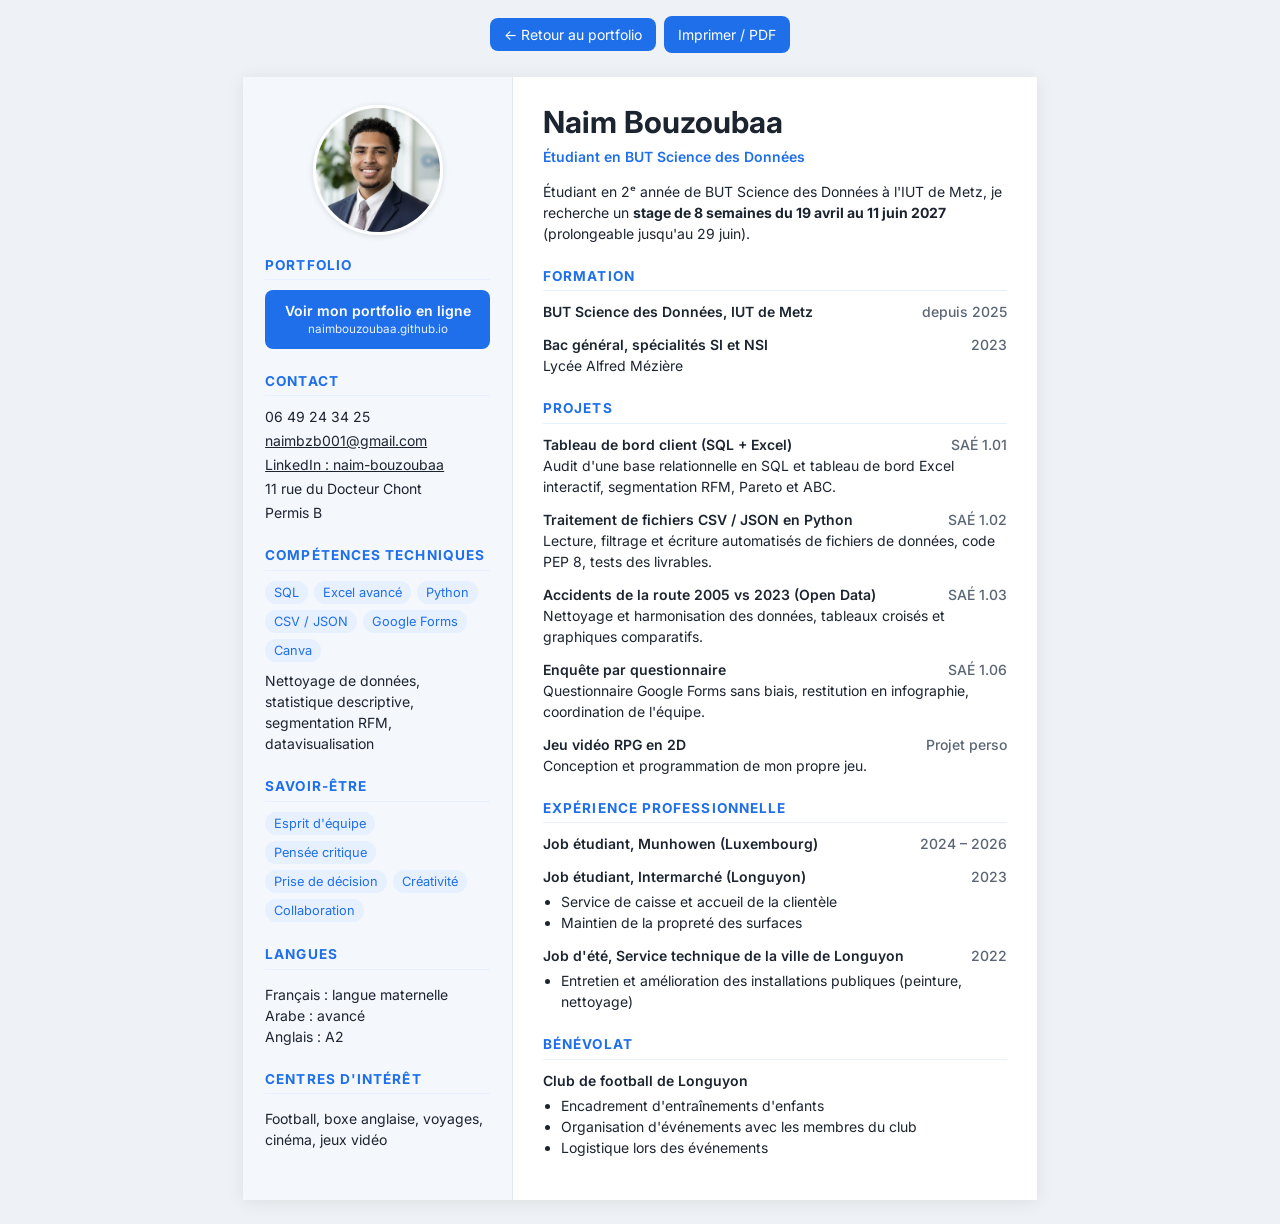
==== cv.html @ 6b88c4db "Nouveau design du portfolio : mode sombre, version mobile, aperçu de partage Co-Authored-By: Claude " ====
<!doctype html>
<html lang="fr">
<head>
<meta charset="utf-8">
<meta name="viewport" content="width=device-width,initial-scale=1">
<title>CV · Naim Bouzoubaa</title>
<meta name="description" content="CV de Naim Bouzoubaa, étudiant en BUT Science des Données, recherche un stage d'avril à juin 2027.">
<link rel="icon" href="data:image/svg+xml,%3Csvg xmlns='http://www.w3.org/2000/svg' viewBox='0 0 64 64'%3E%3Cdefs%3E%3ClinearGradient id='g' x1='0' x2='1'%3E%3Cstop offset='0' stop-color='%232563eb'/%3E%3Cstop offset='1' stop-color='%237c3aed'/%3E%3C/linearGradient%3E%3C/defs%3E%3Crect width='64' height='64' rx='16' fill='url(%23g)'/%3E%3Ctext x='32' y='42' font-family='Arial' font-weight='700' font-size='26' fill='white' text-anchor='middle'%3ENB%3C/text%3E%3C/svg%3E">
<link href="https://fonts.googleapis.com/css2?family=Inter:wght@400;500;600;700;800&display=swap" rel="stylesheet">
<style>
:root{--ink:#1c2430;--muted:#5b6675;--accent:#1f6feb;--soft:#e7f0ff;--line:#e3e7ee}
*{box-sizing:border-box}
body{margin:0;background:#eef1f5;font-family:"Inter",system-ui,-apple-system,"Segoe UI",Roboto,sans-serif;color:var(--ink);font-size:14px;line-height:1.5}
.page{max-width:210mm;min-height:297mm;margin:24px auto;background:#fff;display:grid;grid-template-columns:34% 66%;box-shadow:0 2px 16px rgba(0,0,0,.08)}
aside{background:#f4f7fc;padding:28px 22px;border-right:1px solid var(--line)}
main{padding:28px 30px}
h1{margin:0;font-size:1.9rem;line-height:1.15}
.title{color:var(--accent);font-weight:600;margin:6px 0 10px}
h2{font-size:.85rem;text-transform:uppercase;letter-spacing:.08em;color:var(--accent);border-bottom:1.5px solid var(--soft);padding-bottom:4px;margin:22px 0 10px}
aside h2:first-of-type{margin-top:0}
.cvphoto{display:block;width:130px;height:130px;border-radius:50%;object-fit:cover;margin:0 auto 20px;border:3px solid #fff;box-shadow:0 1px 6px rgba(0,0,0,.12)}
ul{margin:4px 0 0;padding-left:18px}
.portfolio{display:block;background:var(--accent);color:#fff;text-decoration:none;border-radius:8px;padding:10px 12px;font-weight:600;text-align:center;margin:4px 0 6px}
.portfolio small{display:block;font-weight:400;opacity:.9;word-break:break-all}
.contact p{margin:3px 0}
.contact a{color:var(--ink)}
.item{margin-bottom:12px}
.item .head{display:flex;justify-content:space-between;gap:10px;font-weight:600}
.item .when{color:var(--muted);font-weight:500;white-space:nowrap}
.tags{display:flex;flex-wrap:wrap;gap:6px}
.tag{background:var(--soft);color:var(--accent);padding:2px 9px;border-radius:999px;font-size:.8rem}
.todo{background:#fff4d6;color:#7a5b00;border-radius:4px;padding:1px 5px;font-size:.85em}
.toolbar{text-align:center;margin:16px}
.toolbar a,.toolbar button{font:inherit;background:var(--accent);color:#fff;border:0;border-radius:8px;padding:8px 14px;text-decoration:none;cursor:pointer;margin:0 4px}
@media (max-width:700px){.page{grid-template-columns:1fr;margin:0;min-height:0}aside{border-right:0;border-bottom:1px solid var(--line)}}
@media print{body{background:#fff}.page{margin:0;box-shadow:none}.toolbar{display:none}@page{size:A4;margin:0}}
</style>
</head>
<body>
<div class="toolbar"><a href="index.html">← Retour au portfolio</a><button onclick="window.print()">Imprimer / PDF</button></div>
<div class="page">
<aside>
  <img class="cvphoto" src="photo.jpg" alt="Photo de Naim Bouzoubaa">
  <h2>Portfolio</h2>
  <!-- Quand le site sera en ligne, remplacer index.html par l'adresse complète (ex. https://xxx.github.io/portfolio/) -->
  <a class="portfolio" href="https://naimbouzoubaa.github.io/">Voir mon portfolio en ligne<small>naimbouzoubaa.github.io</small></a>

  <h2>Contact</h2>
  <div class="contact">
    <p>06 49 24 34 25</p>
    <p><a href="mailto:naimbzb001@gmail.com">naimbzb001@gmail.com</a></p>
    <p><a href="https://www.linkedin.com/in/naim-bouzoubaa-45ba90332" target="_blank" rel="noopener">LinkedIn : naim-bouzoubaa</a></p>
    <p>11 rue du Docteur Chont</p>
    <p>Permis B</p>
  </div>

  <h2>Compétences techniques</h2>
  <div class="tags"><span class="tag">SQL</span><span class="tag">Excel avancé</span><span class="tag">Python</span><span class="tag">CSV / JSON</span><span class="tag">Google Forms</span><span class="tag">Canva</span></div>
  <p style="margin:8px 0 0">Nettoyage de données, statistique descriptive, segmentation RFM, datavisualisation</p>

  <h2>Savoir-être</h2>
  <div class="tags"><span class="tag">Esprit d'équipe</span><span class="tag">Pensée critique</span><span class="tag">Prise de décision</span><span class="tag">Créativité</span><span class="tag">Collaboration</span></div>

  <h2>Langues</h2>
  <p>Français : langue maternelle<br>Arabe : avancé<br>Anglais : A2</p>

  <h2>Centres d'intérêt</h2>
  <p>Football, boxe anglaise, voyages, cinéma, jeux vidéo</p>
</aside>

<main>
  <h1>Naim Bouzoubaa</h1>
  <div class="title">Étudiant en BUT Science des Données</div>
  <p>Étudiant en 2ᵉ année de BUT Science des Données à l'IUT de Metz, je recherche un <strong>stage de 8 semaines du 19 avril au 11 juin 2027</strong> (prolongeable jusqu'au 29 juin).</p>

  <h2>Formation</h2>
  <div class="item"><div class="head"><span>BUT Science des Données, IUT de Metz</span><span class="when">depuis 2025</span></div></div>
  <div class="item"><div class="head"><span>Bac général, spécialités SI et NSI</span><span class="when">2023</span></div>Lycée Alfred Mézière</div>

  <h2>Projets</h2>
  <div class="item"><div class="head"><span>Tableau de bord client (SQL + Excel)</span><span class="when">SAÉ 1.01</span></div>Audit d'une base relationnelle en SQL et tableau de bord Excel interactif, segmentation RFM, Pareto et ABC.</div>
  <div class="item"><div class="head"><span>Traitement de fichiers CSV / JSON en Python</span><span class="when">SAÉ 1.02</span></div>Lecture, filtrage et écriture automatisés de fichiers de données, code PEP 8, tests des livrables.</div>
  <div class="item"><div class="head"><span>Accidents de la route 2005 vs 2023 (Open Data)</span><span class="when">SAÉ 1.03</span></div>Nettoyage et harmonisation des données, tableaux croisés et graphiques comparatifs.</div>
  <div class="item"><div class="head"><span>Enquête par questionnaire</span><span class="when">SAÉ 1.06</span></div>Questionnaire Google Forms sans biais, restitution en infographie, coordination de l'équipe.</div>
  <div class="item"><div class="head"><span>Jeu vidéo RPG en 2D</span><span class="when">Projet perso</span></div>Conception et programmation de mon propre jeu.</div>

  <h2>Expérience professionnelle</h2>
  <div class="item"><div class="head"><span>Job étudiant, Munhowen (Luxembourg)</span><span class="when">2024 – 2026</span></div></div>
  <div class="item"><div class="head"><span>Job étudiant, Intermarché (Longuyon)</span><span class="when">2023</span></div>
    <ul><li>Service de caisse et accueil de la clientèle</li><li>Maintien de la propreté des surfaces</li></ul></div>
  <div class="item"><div class="head"><span>Job d'été, Service technique de la ville de Longuyon</span><span class="when">2022</span></div>
    <ul><li>Entretien et amélioration des installations publiques (peinture, nettoyage)</li></ul></div>

  <h2>Bénévolat</h2>
  <div class="item"><div class="head"><span>Club de football de Longuyon</span></div>
    <ul><li>Encadrement d'entraînements d'enfants</li><li>Organisation d'événements avec les membres du club</li><li>Logistique lors des événements</li></ul></div>
</main>
</div>
</body>
</html>
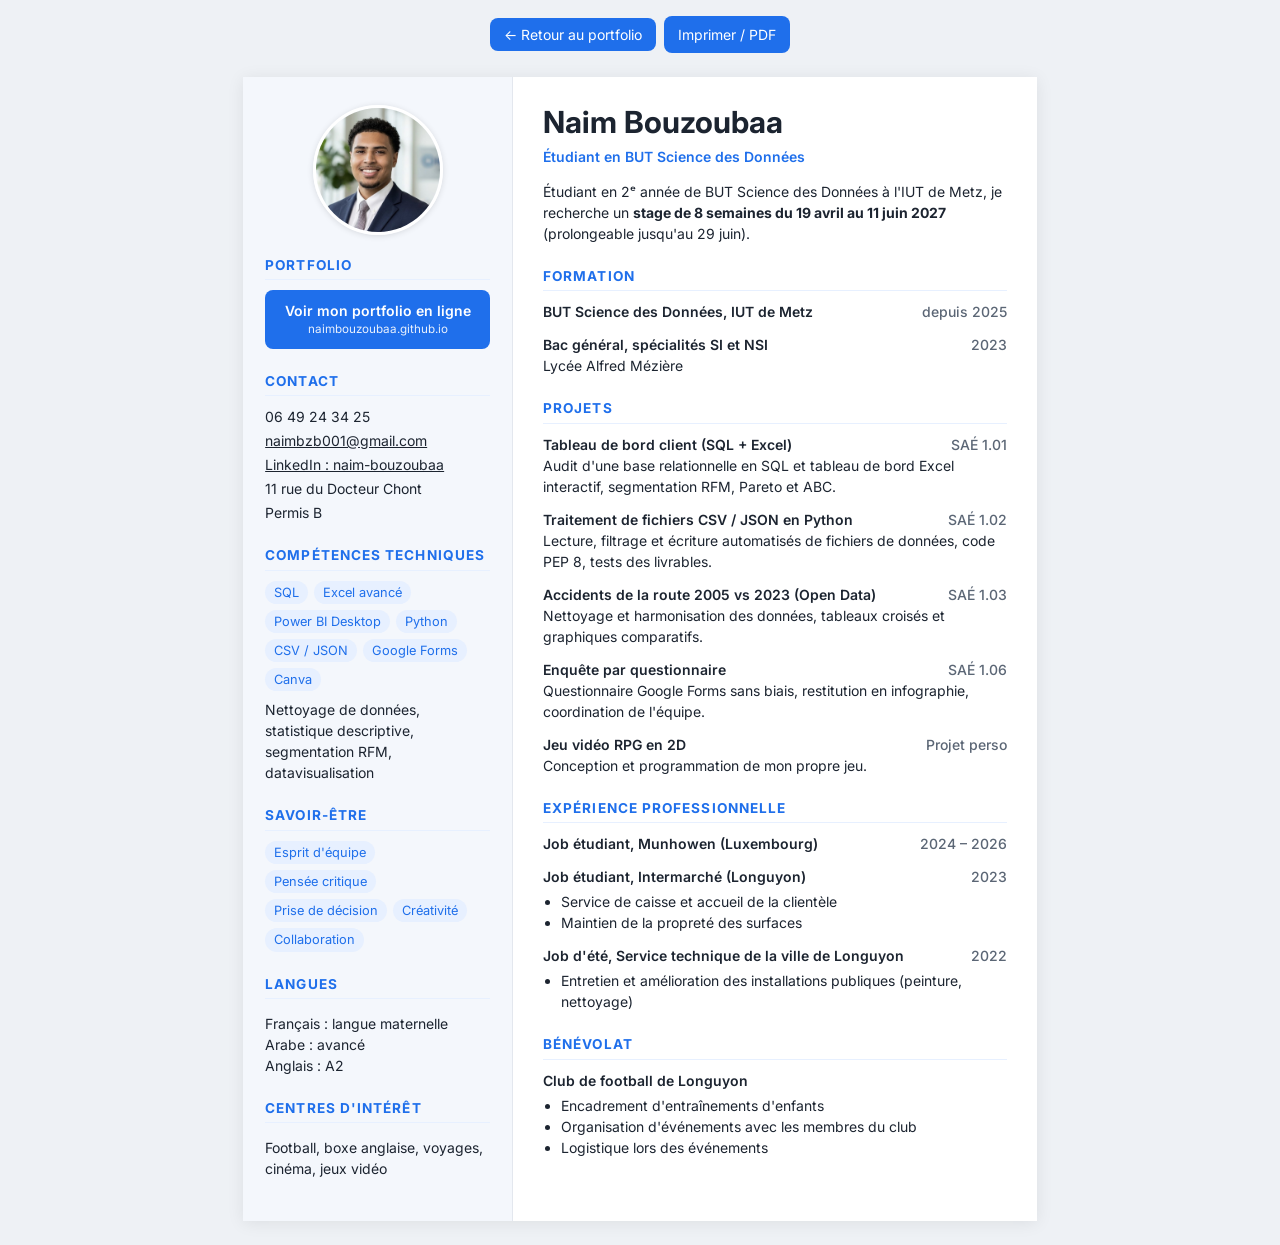
==== commit 6efa336e: "Ajouter Power BI Desktop aux compétences Co-Authored-By: Claude Opus 5.5 <noreply@anthropic.com> Cla" ====
--- a/cv.html
+++ b/cv.html
@@ -55,7 +55,7 @@
   </div>
 
   <h2>Compétences techniques</h2>
-  <div class="tags"><span class="tag">SQL</span><span class="tag">Excel avancé</span><span class="tag">Python</span><span class="tag">CSV / JSON</span><span class="tag">Google Forms</span><span class="tag">Canva</span></div>
+  <div class="tags"><span class="tag">SQL</span><span class="tag">Excel avancé</span><span class="tag">Power BI Desktop</span><span class="tag">Python</span><span class="tag">CSV / JSON</span><span class="tag">Google Forms</span><span class="tag">Canva</span></div>
   <p style="margin:8px 0 0">Nettoyage de données, statistique descriptive, segmentation RFM, datavisualisation</p>
 
   <h2>Savoir-être</h2>
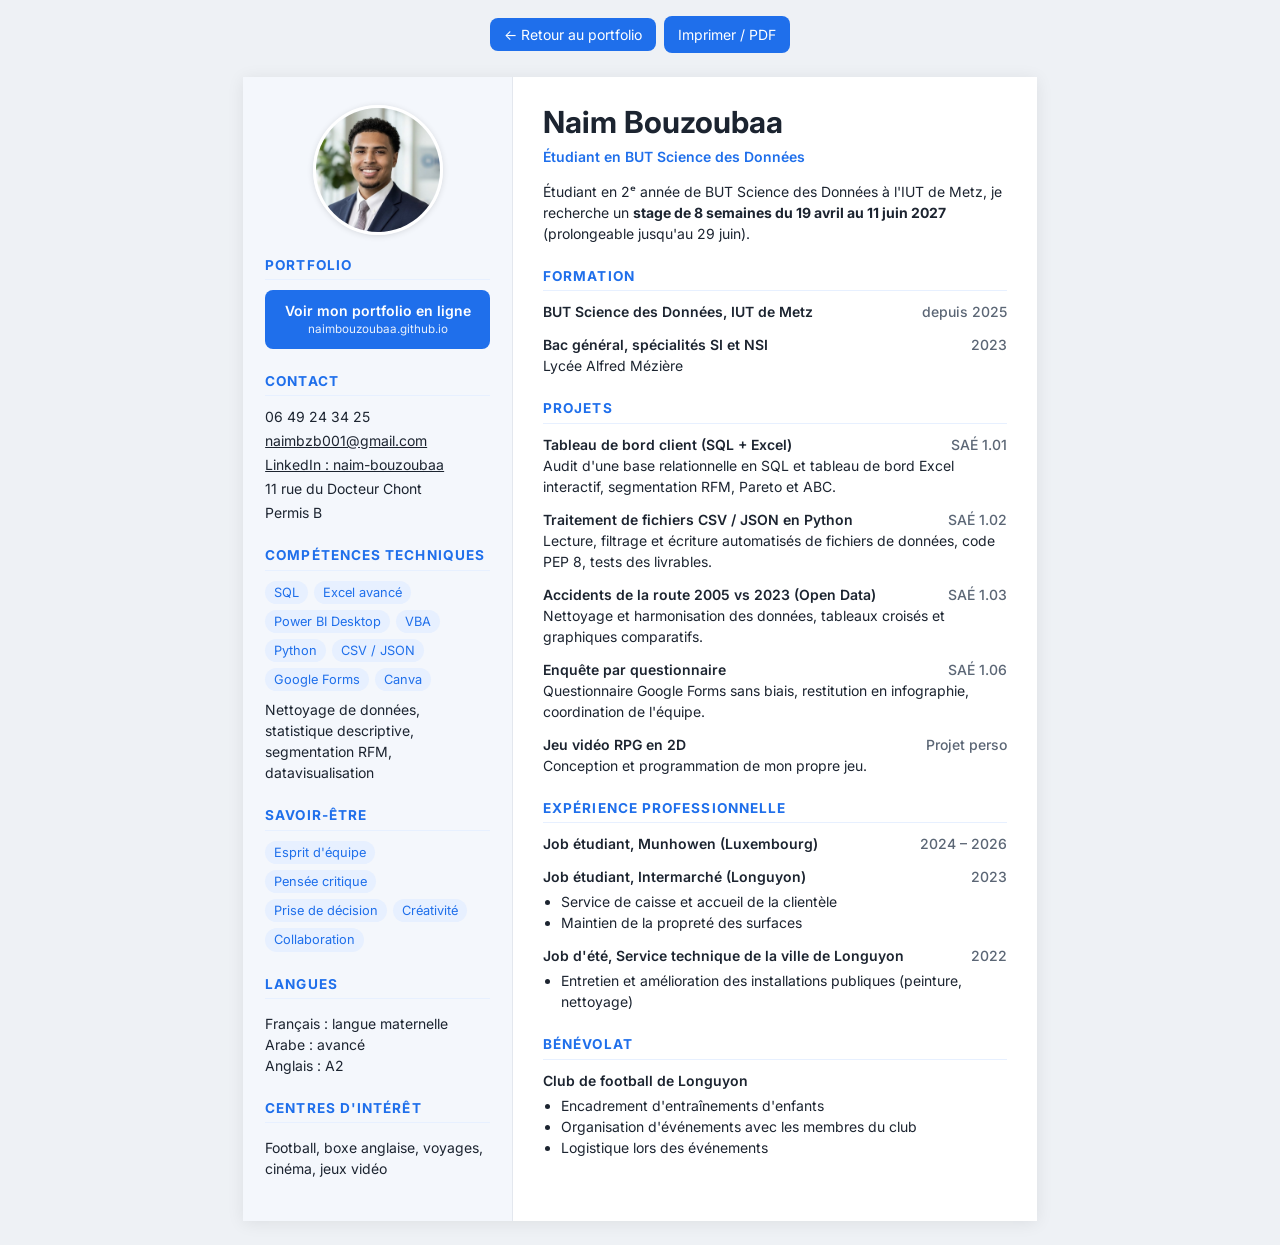
==== commit 30974dbd: "Ajouter VBA aux compétences Co-Authored-By: Claude Opus 5.5 <noreply@anthropic.com> Claude-Session: " ====
--- a/cv.html
+++ b/cv.html
@@ -33,7 +33,7 @@
 .toolbar{text-align:center;margin:16px}
 .toolbar a,.toolbar button{font:inherit;background:var(--accent);color:#fff;border:0;border-radius:8px;padding:8px 14px;text-decoration:none;cursor:pointer;margin:0 4px}
 @media (max-width:700px){.page{grid-template-columns:1fr;margin:0;min-height:0}aside{border-right:0;border-bottom:1px solid var(--line)}}
-@media print{body{background:#fff}.page{margin:0;box-shadow:none}.toolbar{display:none}@page{size:A4;margin:0}}
+@media print{body{background:#fff;font-size:12.5px}.page{min-height:0;height:297mm;overflow:hidden}h2{margin:16px 0 8px}.item{margin-bottom:9px}.cvphoto{width:110px;height:110px;margin-bottom:14px}.page{margin:0;box-shadow:none}.toolbar{display:none}@page{size:A4;margin:0}}
 </style>
 </head>
 <body>
@@ -55,7 +55,7 @@
   </div>
 
   <h2>Compétences techniques</h2>
-  <div class="tags"><span class="tag">SQL</span><span class="tag">Excel avancé</span><span class="tag">Power BI Desktop</span><span class="tag">Python</span><span class="tag">CSV / JSON</span><span class="tag">Google Forms</span><span class="tag">Canva</span></div>
+  <div class="tags"><span class="tag">SQL</span><span class="tag">Excel avancé</span><span class="tag">Power BI Desktop</span><span class="tag">VBA</span><span class="tag">Python</span><span class="tag">CSV / JSON</span><span class="tag">Google Forms</span><span class="tag">Canva</span></div>
   <p style="margin:8px 0 0">Nettoyage de données, statistique descriptive, segmentation RFM, datavisualisation</p>
 
   <h2>Savoir-être</h2>
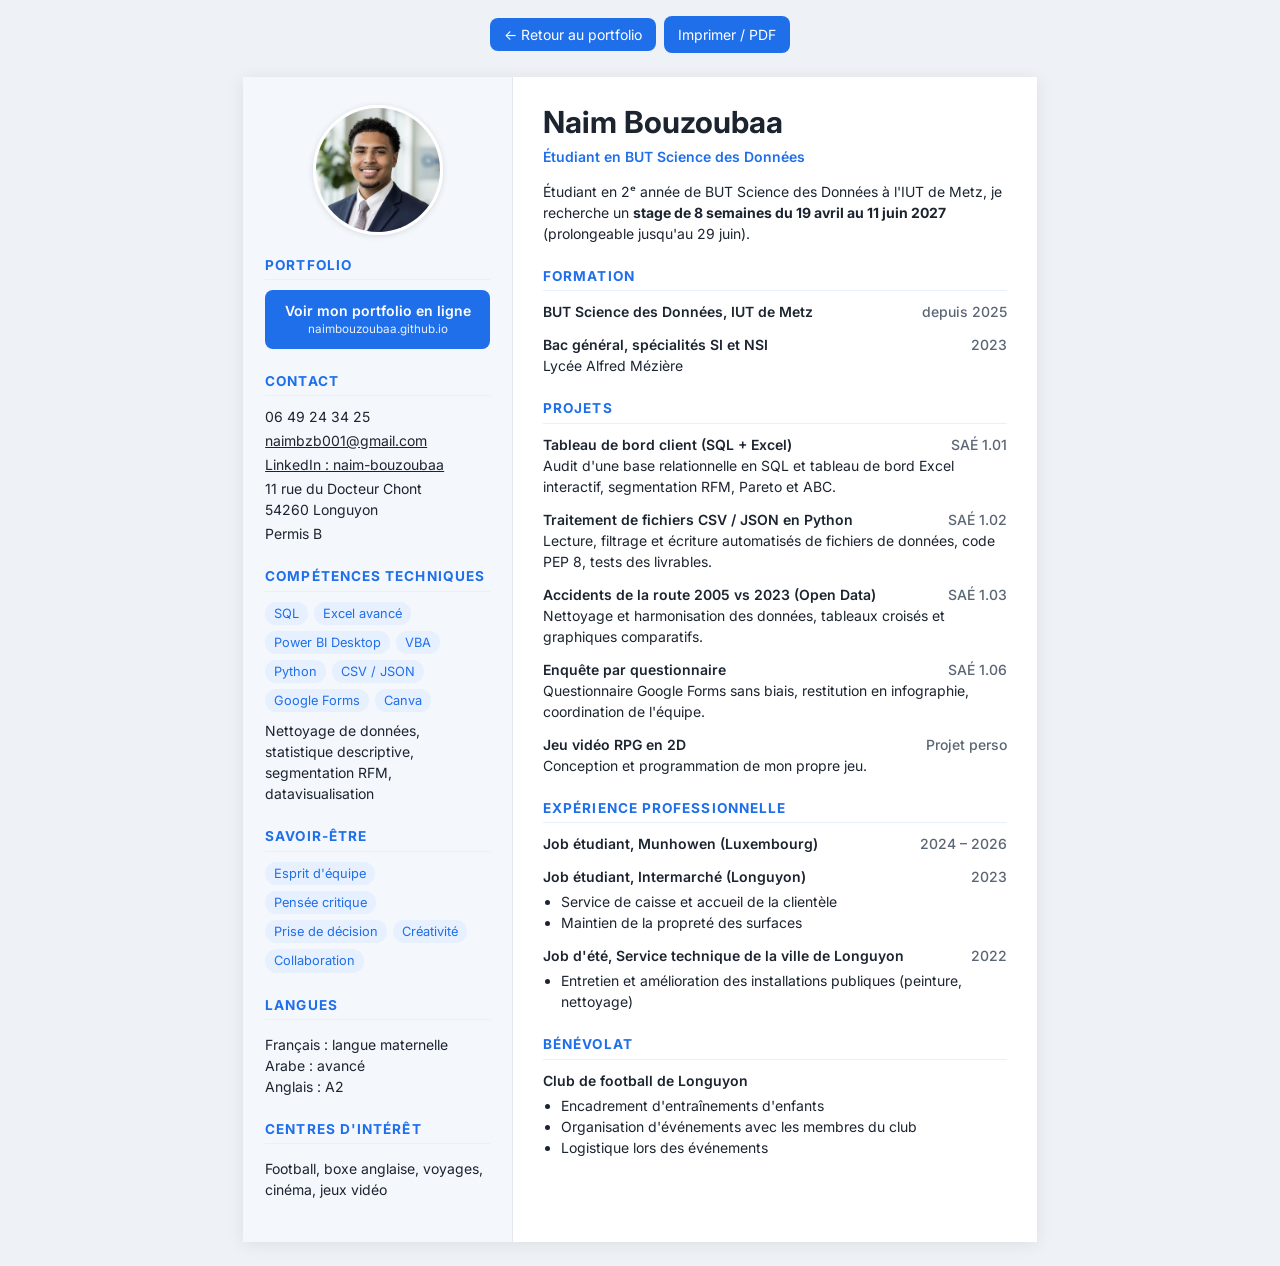
==== commit acd2faff: "CV : ajouter le code postal Co-Authored-By: Claude Opus 5.5 <noreply@anthropic.com> Claude-Session: " ====
--- a/cv.html
+++ b/cv.html
@@ -50,7 +50,7 @@
     <p>06 49 24 34 25</p>
     <p><a href="mailto:naimbzb001@gmail.com">naimbzb001@gmail.com</a></p>
     <p><a href="https://www.linkedin.com/in/naim-bouzoubaa-45ba90332" target="_blank" rel="noopener">LinkedIn : naim-bouzoubaa</a></p>
-    <p>11 rue du Docteur Chont</p>
+    <p>11 rue du Docteur Chont<br>54260 Longuyon</p>
     <p>Permis B</p>
   </div>
 
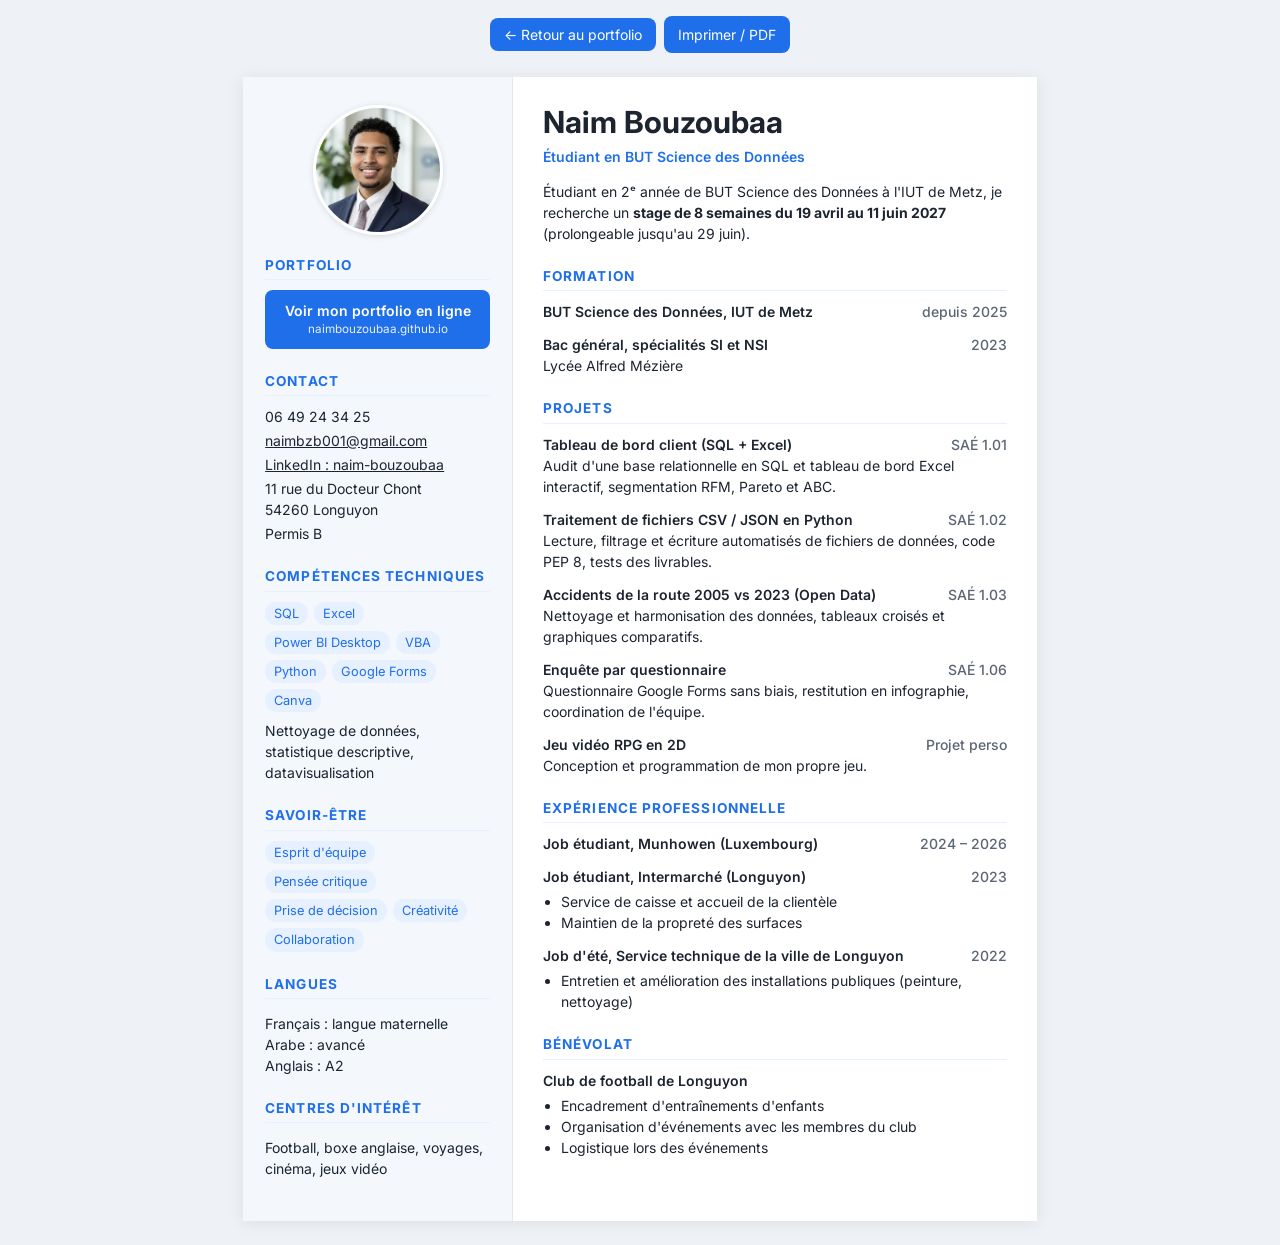
==== commit 293760b1: "Compétences : retirer CSV/JSON et segmentation RFM, Excel simple Co-Authored-By: Claude Opus 5.5 <no" ====
--- a/cv.html
+++ b/cv.html
@@ -55,8 +55,8 @@
   </div>
 
   <h2>Compétences techniques</h2>
-  <div class="tags"><span class="tag">SQL</span><span class="tag">Excel avancé</span><span class="tag">Power BI Desktop</span><span class="tag">VBA</span><span class="tag">Python</span><span class="tag">CSV / JSON</span><span class="tag">Google Forms</span><span class="tag">Canva</span></div>
-  <p style="margin:8px 0 0">Nettoyage de données, statistique descriptive, segmentation RFM, datavisualisation</p>
+  <div class="tags"><span class="tag">SQL</span><span class="tag">Excel</span><span class="tag">Power BI Desktop</span><span class="tag">VBA</span><span class="tag">Python</span><span class="tag">Google Forms</span><span class="tag">Canva</span></div>
+  <p style="margin:8px 0 0">Nettoyage de données, statistique descriptive, datavisualisation</p>
 
   <h2>Savoir-être</h2>
   <div class="tags"><span class="tag">Esprit d'équipe</span><span class="tag">Pensée critique</span><span class="tag">Prise de décision</span><span class="tag">Créativité</span><span class="tag">Collaboration</span></div>
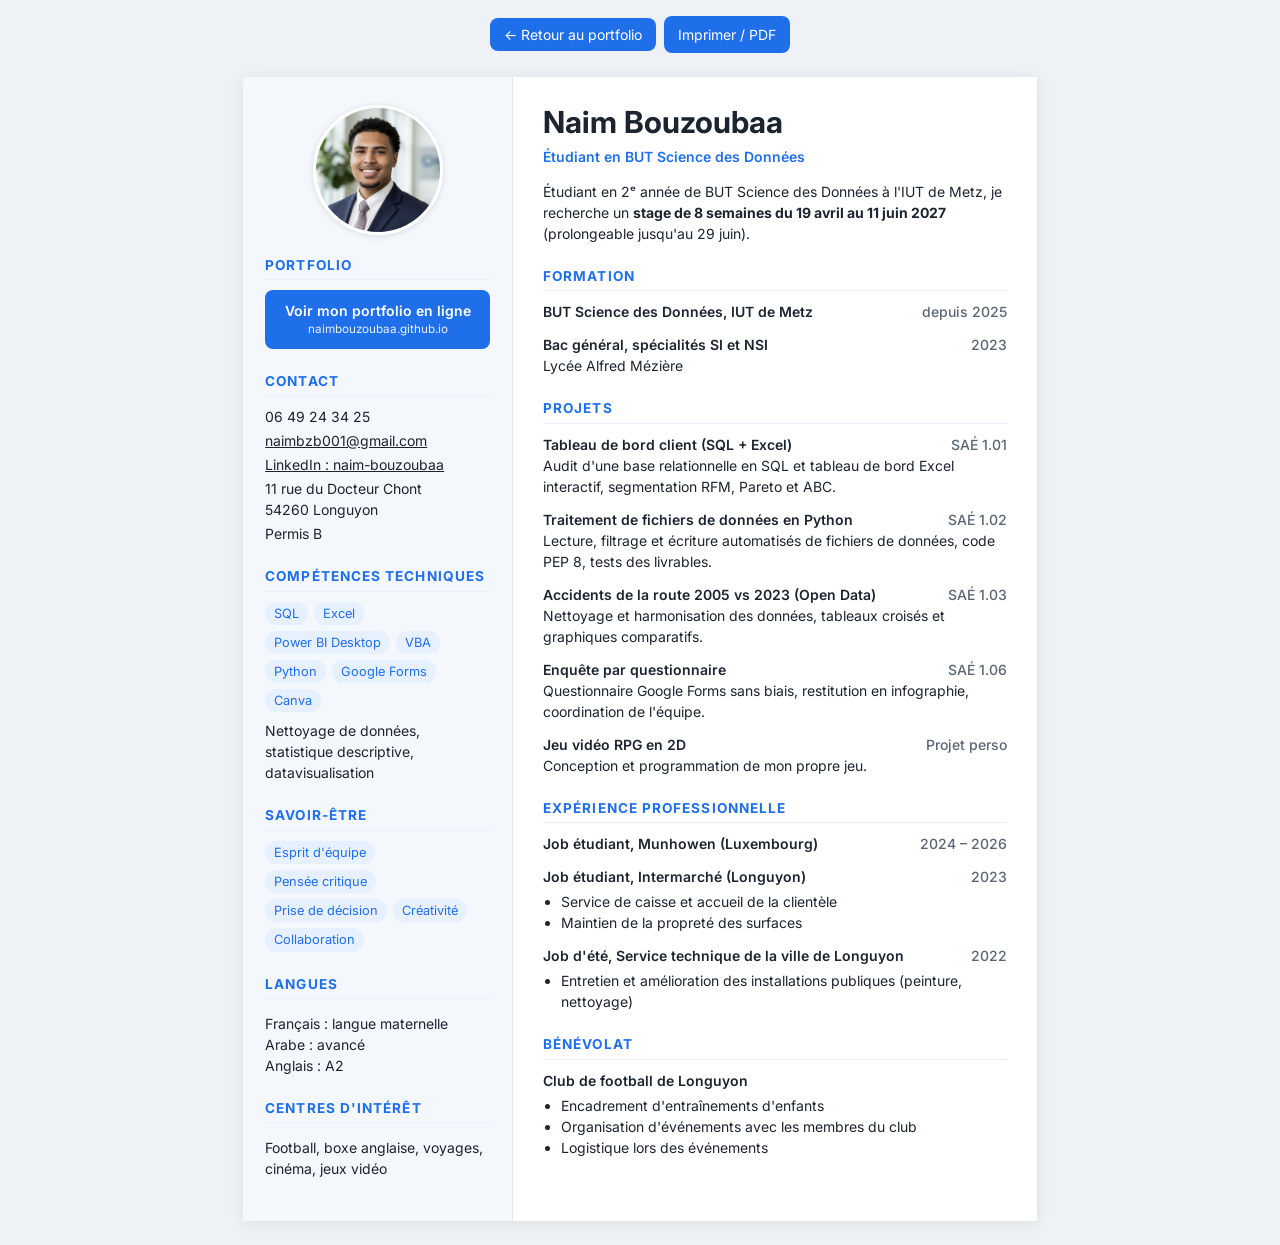
==== commit af33ce79: "Retirer les mentions CSV/JSON des projets Co-Authored-By: Claude Opus 5.5 <noreply@anthropic.com> Cl" ====
--- a/cv.html
+++ b/cv.html
@@ -79,7 +79,7 @@
 
   <h2>Projets</h2>
   <div class="item"><div class="head"><span>Tableau de bord client (SQL + Excel)</span><span class="when">SAÉ 1.01</span></div>Audit d'une base relationnelle en SQL et tableau de bord Excel interactif, segmentation RFM, Pareto et ABC.</div>
-  <div class="item"><div class="head"><span>Traitement de fichiers CSV / JSON en Python</span><span class="when">SAÉ 1.02</span></div>Lecture, filtrage et écriture automatisés de fichiers de données, code PEP 8, tests des livrables.</div>
+  <div class="item"><div class="head"><span>Traitement de fichiers de données en Python</span><span class="when">SAÉ 1.02</span></div>Lecture, filtrage et écriture automatisés de fichiers de données, code PEP 8, tests des livrables.</div>
   <div class="item"><div class="head"><span>Accidents de la route 2005 vs 2023 (Open Data)</span><span class="when">SAÉ 1.03</span></div>Nettoyage et harmonisation des données, tableaux croisés et graphiques comparatifs.</div>
   <div class="item"><div class="head"><span>Enquête par questionnaire</span><span class="when">SAÉ 1.06</span></div>Questionnaire Google Forms sans biais, restitution en infographie, coordination de l'équipe.</div>
   <div class="item"><div class="head"><span>Jeu vidéo RPG en 2D</span><span class="when">Projet perso</span></div>Conception et programmation de mon propre jeu.</div>
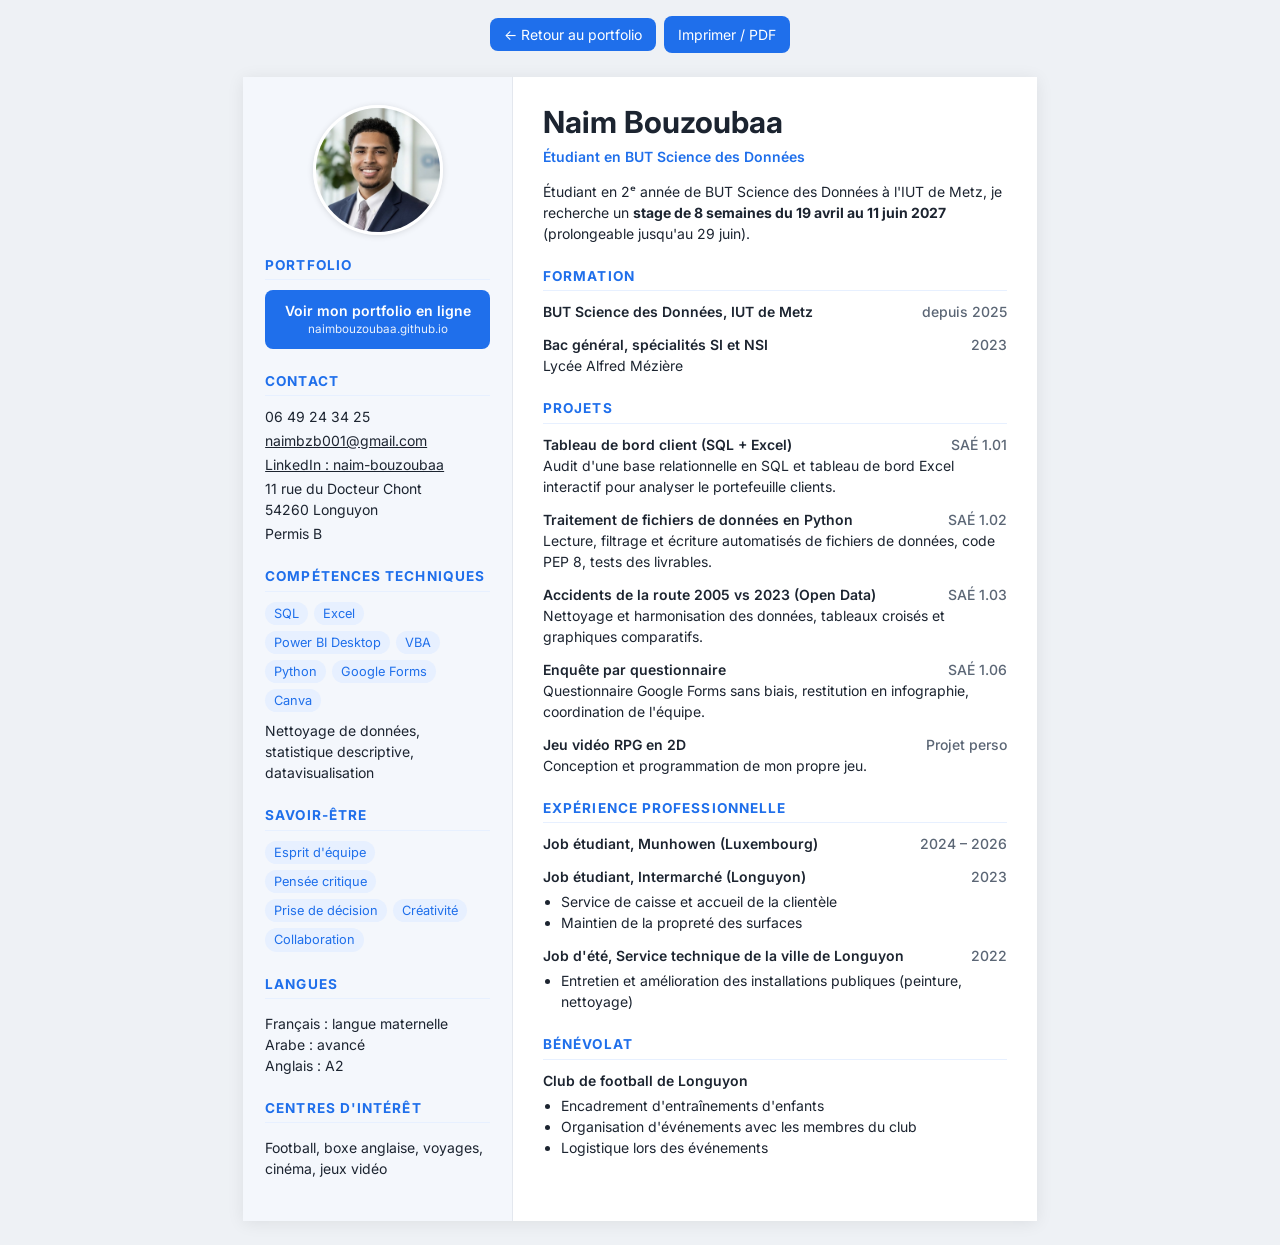
==== commit 3ef95620: "CV seulement : retirer CSV/JSON et RFM des projets, site inchangé Co-Authored-By: Claude Opus 5.5 <n" ====
--- a/cv.html
+++ b/cv.html
@@ -78,7 +78,7 @@
   <div class="item"><div class="head"><span>Bac général, spécialités SI et NSI</span><span class="when">2023</span></div>Lycée Alfred Mézière</div>
 
   <h2>Projets</h2>
-  <div class="item"><div class="head"><span>Tableau de bord client (SQL + Excel)</span><span class="when">SAÉ 1.01</span></div>Audit d'une base relationnelle en SQL et tableau de bord Excel interactif, segmentation RFM, Pareto et ABC.</div>
+  <div class="item"><div class="head"><span>Tableau de bord client (SQL + Excel)</span><span class="when">SAÉ 1.01</span></div>Audit d'une base relationnelle en SQL et tableau de bord Excel interactif pour analyser le portefeuille clients.</div>
   <div class="item"><div class="head"><span>Traitement de fichiers de données en Python</span><span class="when">SAÉ 1.02</span></div>Lecture, filtrage et écriture automatisés de fichiers de données, code PEP 8, tests des livrables.</div>
   <div class="item"><div class="head"><span>Accidents de la route 2005 vs 2023 (Open Data)</span><span class="when">SAÉ 1.03</span></div>Nettoyage et harmonisation des données, tableaux croisés et graphiques comparatifs.</div>
   <div class="item"><div class="head"><span>Enquête par questionnaire</span><span class="when">SAÉ 1.06</span></div>Questionnaire Google Forms sans biais, restitution en infographie, coordination de l'équipe.</div>
